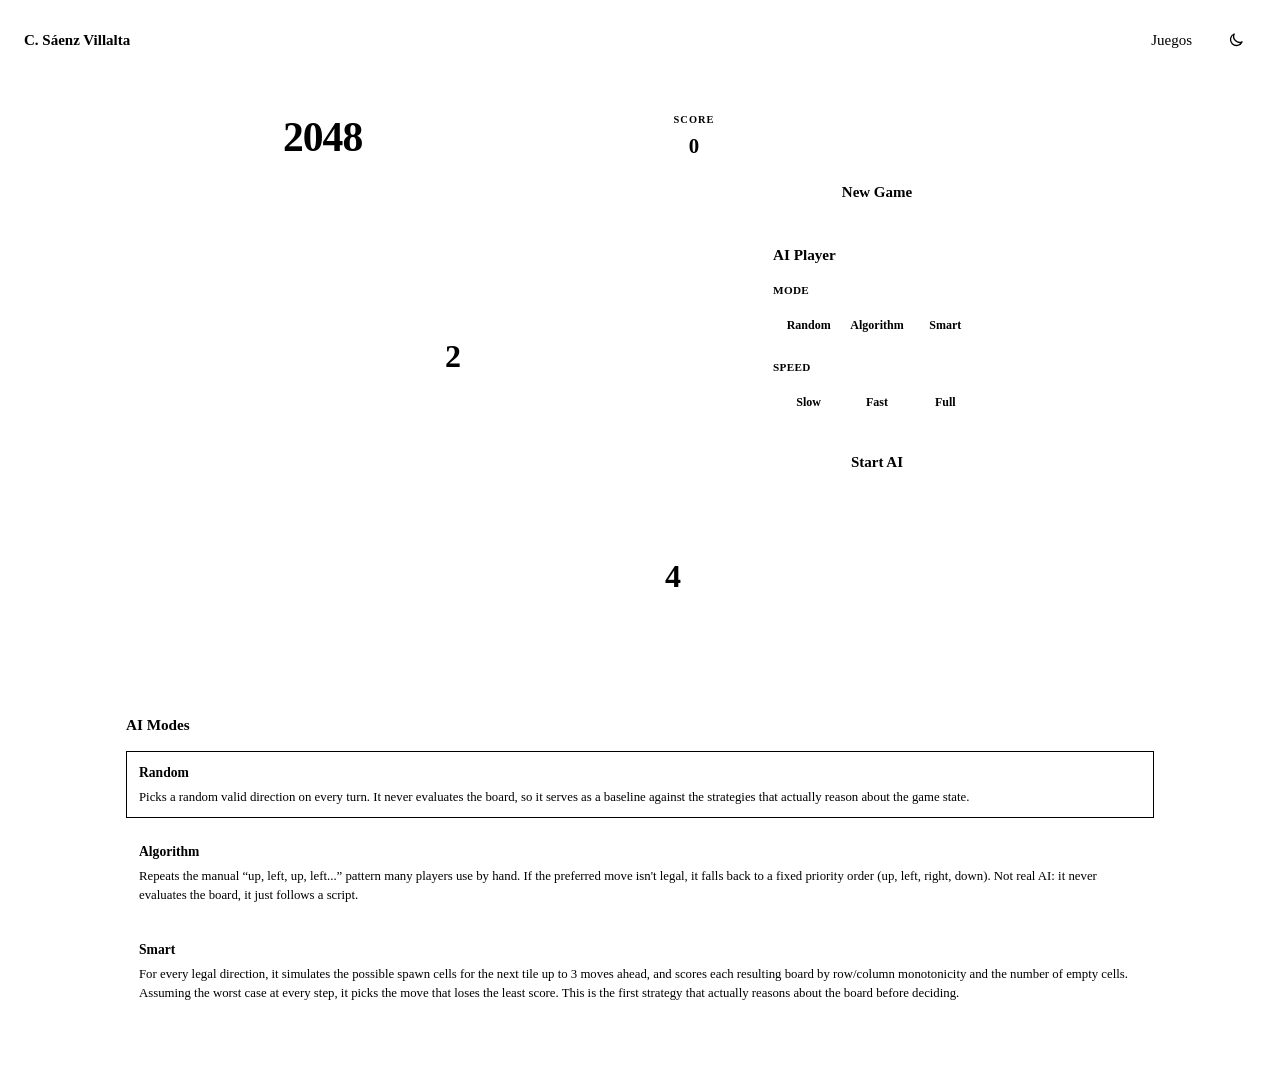
==== 2048/index.html @ 189b62c9 "Add games site with 2048 Small games for the browser, published with GitHub Pages. Includes the shar" ====
<!doctype html>
<html lang="en">
<head>
  <meta charset="utf-8" />
  <meta name="viewport" content="width=device-width, initial-scale=1" />
  <title>2048</title>
  <meta name="description" content="2048 con jugadores automáticos (IA) para comparar estrategias." />
  <link rel="stylesheet" href="https://cesaenv.github.io/theme.css" />
  <link rel="stylesheet" href="../shared/games.css" />
  <link rel="stylesheet" href="../shared/autoplay.css" />
  <link rel="stylesheet" href="style.css" />
  <link rel="icon" href="https://cesaenv.github.io/favicon.svg" type="image/svg+xml" />
  <script src="../shared/chrome.js"></script>
</head>
<body>
  <div class="page">
    <div class="game-area">
      <main class="main">
        <header class="header">
          <h1 class="title">2048</h1>
          <div class="score-panel">
            <span class="score-label">Score</span>
            <span class="score-value" id="score">0</span>
          </div>
        </header>

        <div class="board" id="board"></div>

        <p class="status" id="status"></p>
      </main>

      <aside class="sidebar">
        <button class="btn btn-primary btn-block" id="new-game">New Game</button>

        <div id="auto-panel"></div>
      </aside>
    </div>

    <div class="guide-layout">
      <section class="panel modes-guide-panel">
        <h2 class="panel-title">AI Modes</h2>
        <div class="modes-guide-list" id="modes-guide-list"></div>
      </section>
    </div>
  </div>

  <div class="modal-overlay" id="game-over-overlay" hidden>
    <div class="modal" role="dialog" aria-modal="true" aria-labelledby="game-over-title">
      <h2 class="modal-title" id="game-over-title">Game Over</h2>
      <p class="modal-message" id="game-over-message"></p>
      <div class="modal-actions">
        <button class="btn btn-ghost" id="game-over-close">Close</button>
        <button class="btn btn-primary" id="game-over-new-game">New Game</button>
      </div>
    </div>
  </div>

  <script type="module" src="js/app.js"></script>
</body>
</html>
---- shared/games.css ----
/* Estilos comunes. Los colores vienen de theme.css de la web, aquí solo uso sus variables. */
*,
*::before,
*::after {
  box-sizing: border-box;
}

[hidden] {
  display: none !important;
}

body {
  margin: 0;
  min-height: 100vh;
  background: var(--bg);
  color: var(--text);
  font-family: var(--sans);
  font-size: 1rem;
  line-height: 1.6;
  -webkit-font-smoothing: antialiased;
}

a {
  color: var(--text);
  text-decoration-color: var(--accent);
  text-decoration-thickness: 2px;
  text-underline-offset: 0.25em;
}

a:hover {
  color: var(--accent);
}

:focus-visible {
  outline: 2px solid var(--focus);
  outline-offset: 3px;
}

.container {
  width: 100%;
  max-width: var(--max);
  margin: 0 auto;
  padding: 0 1rem;
}

@media (min-width: 40rem) {
  .container {
    padding: 0 1.5rem;
  }
}

.sr-only {
  position: absolute;
  width: 1px;
  height: 1px;
  margin: -1px;
  padding: 0;
  overflow: hidden;
  clip: rect(0, 0, 0, 0);
  white-space: nowrap;
  border: 0;
}

/* modo ?demo: solo el juego, para la vista previa del menú */
.demo .site-header {
  display: none;
}

.demo body {
  min-height: 0;
  background: var(--surface);
}

/* cabecera */

.site-header .bar {
  display: flex;
  flex-wrap: wrap;
  align-items: center;
  gap: 0.25rem 1.5rem;
  padding-top: 1.25rem;
  padding-bottom: 1.25rem;
}

.site-header .brand {
  margin-right: auto;
  font-size: 0.9375rem;
  font-weight: 600;
  text-decoration: none;
  white-space: nowrap;
}

.site-header nav a {
  display: inline-block;
  padding: 0.35rem 0;
  font-size: 0.9375rem;
  font-weight: 500;
  text-decoration: none;
}

.site-header nav a[aria-current='page'] {
  text-decoration: underline;
  text-decoration-color: var(--accent);
  text-decoration-thickness: 2px;
  text-underline-offset: 0.45em;
}

.theme {
  display: inline-grid;
  place-items: center;
  width: 2.5rem;
  height: 2.5rem;
  border: 0;
  background: transparent;
  color: var(--text);
  cursor: pointer;
}

.theme:hover {
  color: var(--accent);
}

.theme .sun {
  display: none;
}

:root[data-theme='light'] .theme .sun {
  display: block;
}

:root[data-theme='light'] .theme .moon {
  display: none;
}

/* menú */

.head {
  padding-top: 2.5rem;
  padding-bottom: 1.5rem;
  border-bottom: 4px solid var(--rule);
}

.head h1 {
  margin: 0 0 0.5rem;
  font-size: clamp(2.5rem, 1.5rem + 4.5vw, 4.5rem);
  line-height: 1.1;
  font-weight: 750;
  letter-spacing: -0.045em;
}

.head p {
  margin: 0;
  color: var(--muted);
}

.game-list {
  display: grid;
  gap: 1rem;
  grid-template-columns: repeat(auto-fill, minmax(min(100%, 20rem), 1fr));
  list-style: none;
  margin: 0;
  padding: 2.5rem 0;
}

.game-card {
  position: relative;
  display: flex;
  flex-direction: column;
  height: 100%;
  border: 1px solid var(--border);
  background: var(--surface);
}

.game-card:hover,
.game-card:focus-within {
  border-color: var(--accent);
}

.game-preview {
  display: block;
  width: 100%;
  aspect-ratio: 1 / 1;
  border: 0;
  border-top: 1px solid var(--border);
  background: var(--surface);
  pointer-events: none;
}

.game-card h2 {
  margin: 0;
  padding: 1rem 1.25rem;
  text-align: center;
  font-size: 2.5rem;
  line-height: 1.1;
  letter-spacing: -0.03em;
}

/* Toda la tarjeta es clicable a través del enlace del título */
.game-card h2 a {
  color: var(--accent);
  text-decoration: none;
}

.game-card h2 a::after {
  content: '';
  position: absolute;
  inset: 0;
}

.site-footer {
  border-top: 1px solid var(--border);
  padding: 1.5rem 0;
  color: var(--muted);
  font-size: 0.875rem;
}
---- shared/autoplay.css ----
/* Panel de jugador automático (shared/autoplay.js). Solo usa variables del tema. */
.auto-panel {
  padding: 1rem;
  border: 1px solid var(--border);
  background: var(--surface);
}

.auto-title {
  margin: 0 0 0.875rem;
  font-size: 0.95rem;
  font-weight: 700;
}

.auto-group {
  margin-bottom: 0.875rem;
}

.auto-label {
  display: block;
  margin-bottom: 0.375rem;
  color: var(--muted);
  font-size: 0.7rem;
  font-weight: 700;
  letter-spacing: 0.03em;
  text-transform: uppercase;
}

.auto-choice {
  display: flex;
  gap: 3px;
  padding: 3px;
  background: var(--bg);
}

.auto-choice button {
  flex: 1;
  padding: 0.45rem 0.125rem;
  border: 0;
  background: transparent;
  color: var(--muted);
  font: inherit;
  font-size: 0.75rem;
  font-weight: 700;
  cursor: pointer;
}

.auto-choice button:hover {
  color: var(--text);
}

.auto-choice button[aria-pressed='true'] {
  background: var(--accent);
  color: var(--accent-contrast);
}

.auto-button {
  width: 100%;
  margin-top: 0.25rem;
  padding: 0.6rem 1.1rem;
  border: 2px solid var(--accent);
  background: transparent;
  color: var(--text);
  font: inherit;
  font-size: 0.9375rem;
  font-weight: 600;
  cursor: pointer;
}

.auto-button:hover {
  background: var(--accent);
  color: var(--accent-contrast);
}
---- 2048/style.css ----
/* Colores del tema de la web (theme.css), con los nombres que usa este juego */
:root {
  --background: var(--bg);
  --board-background: var(--border);
  --empty-cell: var(--surface);
  --panel: var(--surface);
  --panel-border: var(--border);
  --title: var(--accent);
  --text-soft: var(--text);
  --text-muted: var(--muted);
  --shadow: none;
  --overlay: rgba(0, 0, 0, 0.6);
  --hover-tint: color-mix(in srgb, var(--text) 8%, transparent);

  /* fichas: más mostaza cuanto mayor es el valor */
  --tile-2: color-mix(in srgb, var(--accent) 10%, var(--surface));
  --tile-4: color-mix(in srgb, var(--accent) 18%, var(--surface));
  --tile-8: color-mix(in srgb, var(--accent) 30%, var(--surface));
  --tile-16: color-mix(in srgb, var(--accent) 42%, var(--surface));
  --tile-32: color-mix(in srgb, var(--accent) 54%, var(--surface));
  --tile-64: color-mix(in srgb, var(--accent) 66%, var(--surface));
  --tile-128: color-mix(in srgb, var(--accent) 76%, var(--surface));
  --tile-256: color-mix(in srgb, var(--accent) 84%, var(--surface));
  --tile-512: color-mix(in srgb, var(--accent) 90%, var(--surface));
  --tile-1024: color-mix(in srgb, var(--accent) 95%, var(--surface));
  --tile-2048: var(--accent);
  --tile-mid-fg: var(--accent-contrast); /* 32 y 64 */
}

:root[data-theme='light'] {
  --tile-mid-fg: var(--text);
}

* {
  box-sizing: border-box;
}

body {
  padding: 0;
}

.page {
  margin: 0 auto;
  padding: 24px 20px 40px;
  width: 100%;
  max-width: 1100px;
  display: flex;
  flex-direction: column;
  align-items: center;
  gap: 24px;
}

/* Keeps the board + sidebar at their original, comfortable width even though
   .page is now wider (the panels below stretch to use that extra width). */
.game-area {
  width: 100%;
  max-width: 730px;
  display: flex;
  align-items: flex-start;
  justify-content: center;
  gap: 24px;
}

.main {
  display: flex;
  flex-direction: column;
  align-items: center;
  /* Matches the board's natural size (4 cells x 100px + 5 gaps x 10px) so the
     responsive cell-size calculation in app.js lands on an exact fit. */
  width: min(450px, 100%);
}

/* ------------------------------------------------------------------ header */

.header {
  width: 100%;
  display: flex;
  align-items: center;
  justify-content: space-between;
  margin-bottom: 16px;
}

.title {
  font-size: 2.6rem;
  font-weight: 800;
  letter-spacing: -1px;
  color: var(--title);
  margin: 0;
}

.score-panel {
  background: var(--panel);
  border: 1px solid var(--panel-border);
  border-radius: 0;
  padding: 6px 18px;
  text-align: center;
  min-width: 78px;
  box-shadow: var(--shadow);
}

.score-label {
  display: block;
  font-size: 0.65rem;
  font-weight: 700;
  letter-spacing: 1px;
  text-transform: uppercase;
  color: var(--text-muted);
}

.score-value {
  display: block;
  font-size: 1.3rem;
  font-weight: 800;
  color: var(--text);
}

/* ------------------------------------------------------------------- board */

.board {
  position: relative;
  background: var(--board-background);
  border-radius: 0;
  max-width: 100%;
  aspect-ratio: 1 / 1;
  box-shadow: var(--shadow);
}

.cell {
  position: absolute;
  border-radius: 0;
  background: var(--empty-cell);
}

.tile {
  position: absolute;
  border-radius: 0;
  display: flex;
  align-items: center;
  justify-content: center;
  font-weight: 800;
  transform: scale(1);
}

.status {
  min-height: 1.4em;
  margin: 14px 0 0;
  font-weight: 700;
  color: var(--title);
  text-align: center;
}

/* ---------------------------------------------------------------- sidebar */

.sidebar {
  width: 240px;
  flex-shrink: 0;
  display: flex;
  flex-direction: column;
  gap: 14px;
  padding-top: 66px;
}

.panel {
  background: var(--panel);
  border: 1px solid var(--panel-border);
  border-radius: 0;
  padding: 16px;
  box-shadow: var(--shadow);
}

.panel-title {
  margin: 0 0 14px;
  font-size: 0.95rem;
  font-weight: 700;
  color: var(--text-soft);
}

/* -------------------------------------------------------------------- btn */

.btn {
  border: 2px solid var(--accent);
  font: inherit;
  font-weight: 600;
  font-size: 0.9375rem;
  padding: 0.6rem 1.1rem;
  color: var(--accent-contrast);
  background: var(--accent);
  cursor: pointer;
  transition: background-color 0.15s ease, color 0.15s ease, transform 0.05s ease;
}

.btn:hover {
  background: transparent;
  color: var(--text);
}

.btn:active {
  transform: translateY(1px);
}

.btn-block {
  width: 100%;
}

.btn-ghost {
  background: transparent;
  color: var(--text);
  border: 1px solid var(--panel-border);
  padding: 6px 12px;
  font-size: 0.8rem;
}

.btn-ghost:hover {
  background: var(--hover-tint);
  color: var(--text);
}

/* ----------------------------------------------------------------- modes */

.guide-layout {
  width: 100%;
  display: flex;
  align-items: flex-start;
  gap: 24px;
}

.guide-layout > .panel {
  flex: 1;
  min-width: 0;
}

/* -------------------------------------------------------------- AI modes */

.modes-guide-list {
  display: flex;
  flex-direction: column;
  gap: 12px;
}

.mode-guide-item {
  padding: 10px 12px;
  border-radius: 0;
  border: 1px solid transparent;
}

.mode-guide-item.active {
  background: var(--hover-tint);
  border-color: var(--panel-border);
}

.mode-guide-name {
  margin: 0 0 4px;
  font-size: 0.85rem;
  font-weight: 700;
  color: var(--title);
}

.mode-guide-description {
  margin: 0;
  font-size: 0.8rem;
  line-height: 1.5;
  color: var(--text-muted);
}

/* ------------------------------------------------------------------- modal */

.modal-overlay {
  position: fixed;
  inset: 0;
  z-index: 1000;
  display: flex;
  align-items: center;
  justify-content: center;
  padding: 20px;
  background: var(--overlay);
}

.modal-overlay[hidden] {
  display: none;
}

.modal {
  width: 100%;
  max-width: 340px;
  background: var(--panel);
  border: 1px solid var(--panel-border);
  border-radius: 0;
  padding: 28px;
  text-align: center;
  animation: modal-pop 0.18s ease;
}

@keyframes modal-pop {
  from {
    transform: scale(0.94);
    opacity: 0;
  }
  to {
    transform: scale(1);
    opacity: 1;
  }
}

.modal-title {
  margin: 0 0 10px;
  font-size: 1.5rem;
  font-weight: 800;
  color: var(--title);
}

.modal-message {
  margin: 0 0 22px;
  font-size: 0.9rem;
  line-height: 1.5;
  color: var(--text-soft);
}

.modal-message strong {
  color: var(--title);
  font-size: 1.1rem;
}

.modal-actions {
  display: flex;
  gap: 10px;
}

.modal-actions .btn {
  flex: 1;
}

/* --------------------------------------------------------------- responsive */

@media (max-width: 730px) {
  .game-area {
    flex-direction: column;
    align-items: center;
  }

  .sidebar {
    width: 100%;
    max-width: 450px;
    padding-top: 0;
  }
}

@media (max-width: 480px) {
  .guide-layout {
    flex-direction: column;
  }
}

/* Vista previa en el menú (?demo): solo el tablero */
.demo .header,
.demo .status,
.demo .sidebar,
.demo .guide-layout,
.demo .modal-overlay {
  display: none;
}

.demo .page {
  padding: 12px;
}
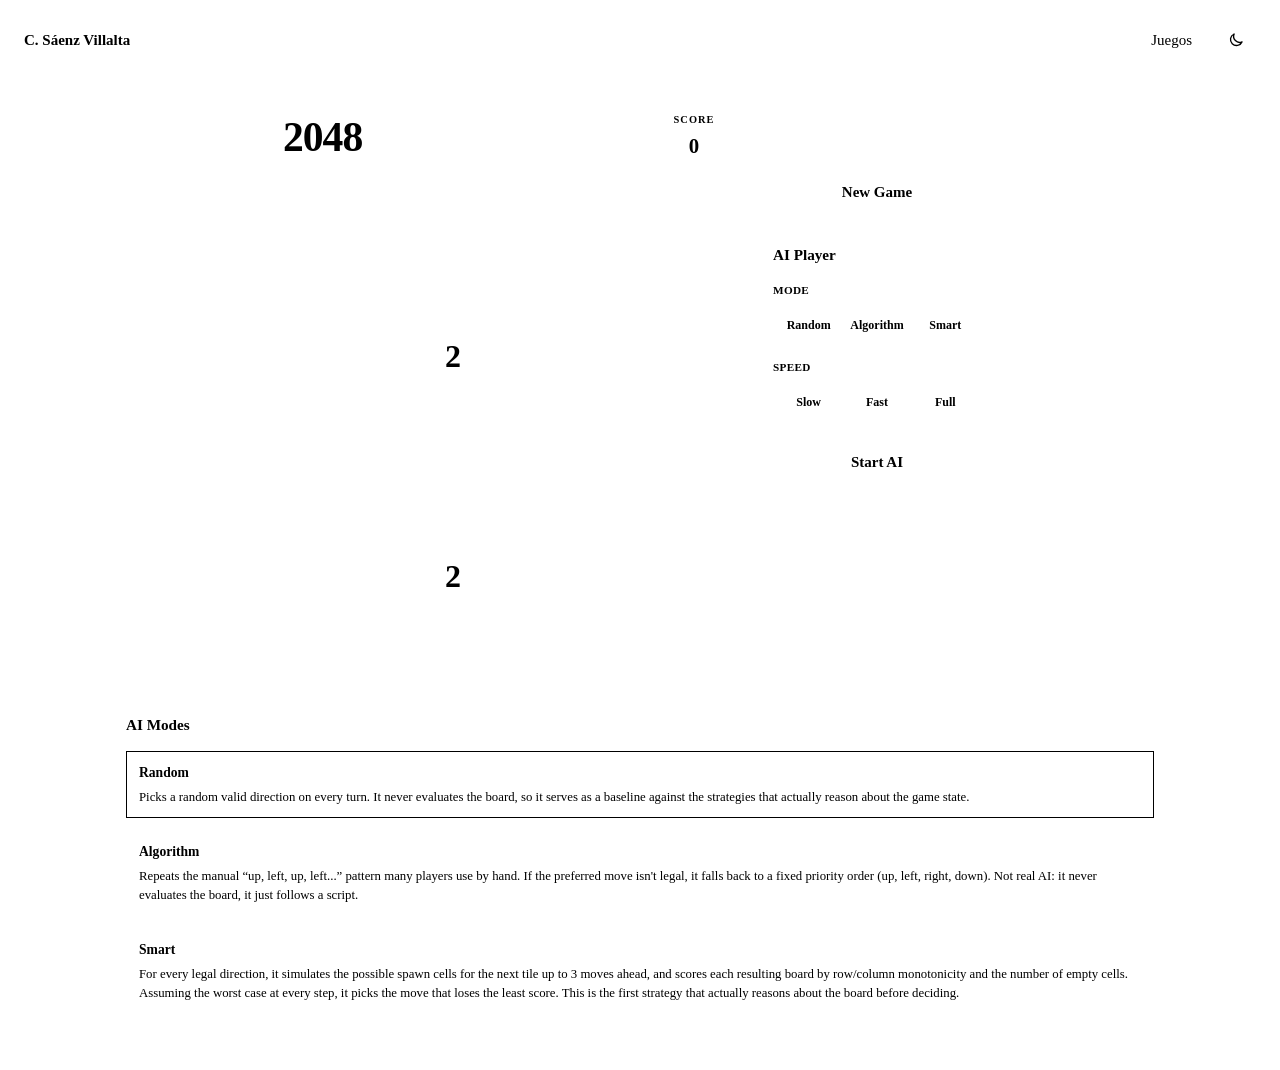
==== commit 7ca74871: "Load theme and favicon from saenzvillaltacelia.com Avoids the redirect from cesaenv.github.io now th" ====
--- a/2048/index.html
+++ b/2048/index.html
@@ -5,11 +5,11 @@
   <meta name="viewport" content="width=device-width, initial-scale=1" />
   <title>2048</title>
   <meta name="description" content="2048 con jugadores automáticos (IA) para comparar estrategias." />
-  <link rel="stylesheet" href="https://cesaenv.github.io/theme.css" />
+  <link rel="stylesheet" href="https://saenzvillaltacelia.com/theme.css" />
   <link rel="stylesheet" href="../shared/games.css" />
   <link rel="stylesheet" href="../shared/autoplay.css" />
   <link rel="stylesheet" href="style.css" />
-  <link rel="icon" href="https://cesaenv.github.io/favicon.svg" type="image/svg+xml" />
+  <link rel="icon" href="https://saenzvillaltacelia.com/favicon.svg" type="image/svg+xml" />
   <script src="../shared/chrome.js"></script>
 </head>
 <body>
--- a/shared/games.css
+++ b/shared/games.css
@@ -66,6 +66,12 @@
   display: none;
 }
 
+/* Sin barras de desplazamiento: un píxel de más por redondeo las haría aparecer */
+.demo,
+.demo body {
+  overflow: hidden;
+}
+
 .demo body {
   min-height: 0;
   background: var(--surface);
